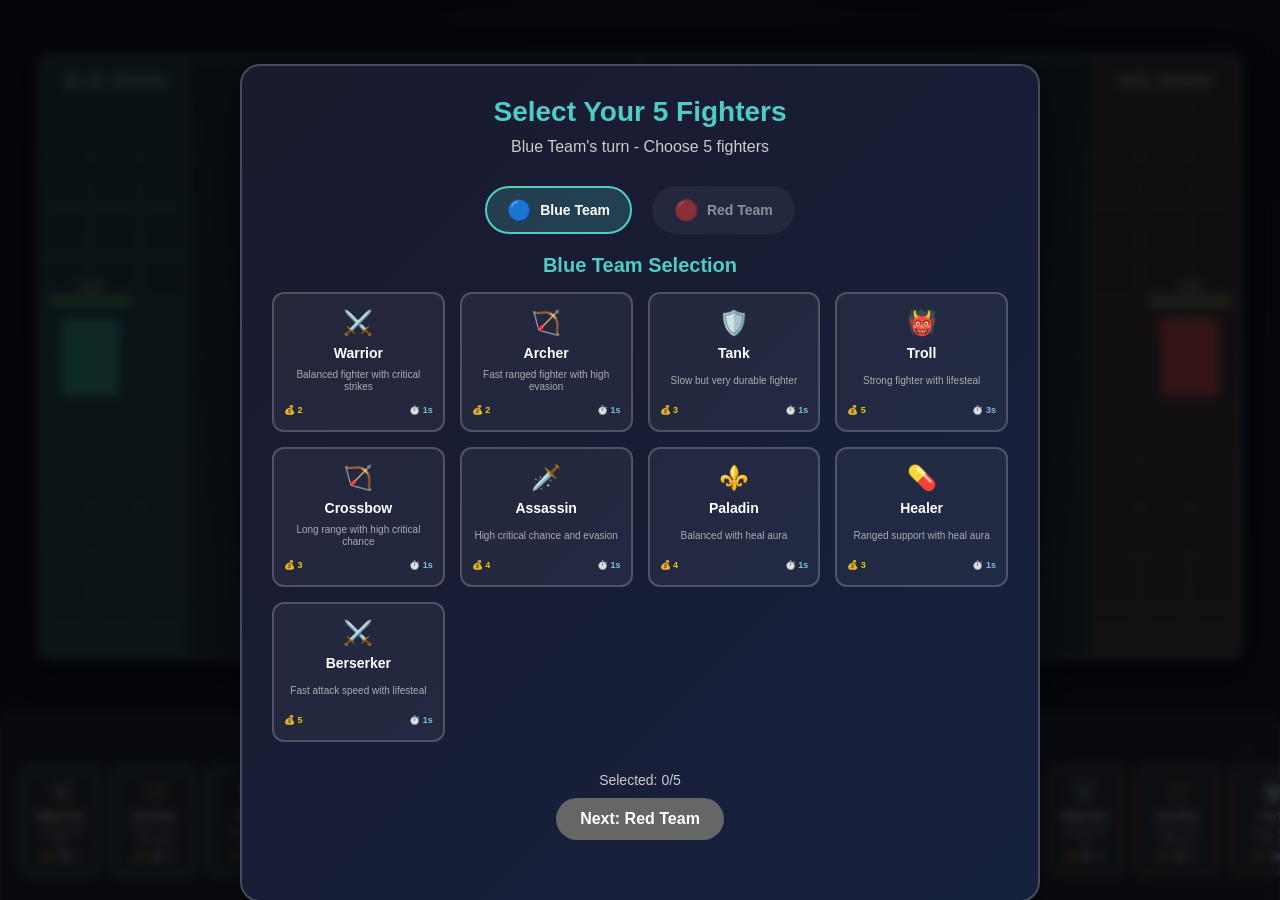
==== index.html @ 2ef25d92 "first push" ====
<!DOCTYPE html>
<html lang="en">

<head>
    <meta charset="UTF-8">
    <meta name="viewport" content="width=device-width, initial-scale=1.0">
    <title>2D Fighting Arena</title>
    <link rel="stylesheet" href="style.css">
</head>

<body>
    <div class="game-container">
        <div class="game-area">
            <canvas id="gameCanvas" width="1200" height="600"></canvas>
        </div>

        <div class="controls-panel">
            <div class="control-group">
                <h3>Blue Team</h3>
                <div class="fighter-buttons">
                    <button class="fighter-btn blue-team" data-side="blue" data-type="warrior">
                        <span class="fighter-icon">⚔️</span>
                        <span class="fighter-name">Warrior</span>
                        <span class="fighter-desc">Balanced (Q)</span>
                        <span class="fighter-stats">
                            <span class="cost">💰 2</span>
                            <span class="cooldown">⏱️ 1s</span>
                        </span>
                    </button>
                    <button class="fighter-btn blue-team" data-side="blue" data-type="archer">
                        <span class="fighter-icon">🏹</span>
                        <span class="fighter-name">Archer</span>
                        <span class="fighter-desc">Fast, Low HP (W)</span>
                        <span class="fighter-stats">
                            <span class="cost">💰 2</span>
                            <span class="cooldown">⏱️ 1s</span>
                        </span>
                    </button>
                    <button class="fighter-btn blue-team" data-side="blue" data-type="tank">
                        <span class="fighter-icon">🛡️</span>
                        <span class="fighter-name">Tank</span>
                        <span class="fighter-desc">Slow, High HP (E)</span>
                        <span class="fighter-stats">
                            <span class="cost">💰 3</span>
                            <span class="cooldown">⏱️ 1s</span>
                        </span>
                    </button>
                    <button class="fighter-btn blue-team" data-side="blue" data-type="troll">
                        <span class="fighter-icon">👹</span>
                        <span class="fighter-name">Troll</span>
                        <span class="fighter-desc">Strong, Fast (A)</span>
                        <span class="fighter-stats">
                            <span class="cost">💰 5</span>
                            <span class="cooldown">⏱️ 3s</span>
                        </span>
                    </button>

                    <button class="fighter-btn blue-team" data-side="blue" data-type="crossbow">
                        <span class="fighter-icon">🏹</span>
                        <span class="fighter-name">Crossbow</span>
                        <span class="fighter-desc">Long Range (S)</span>
                        <span class="fighter-stats">
                            <span class="cost">💰 3</span>
                            <span class="cooldown">⏱️ 1s</span>
                        </span>
                    </button>
                    <button class="fighter-btn blue-team" data-side="blue" data-type="assassin">
                        <span class="fighter-icon">🗡️</span>
                        <span class="fighter-name">Assassin</span>
                        <span class="fighter-desc">High Crit, Evasion</span>
                        <span class="fighter-stats">
                            <span class="cost">💰 4</span>
                            <span class="cooldown">⏱️ 1s</span>
                        </span>
                    </button>
                    <button class="fighter-btn blue-team" data-side="blue" data-type="paladin">
                        <span class="fighter-icon">⚜️</span>
                        <span class="fighter-name">Paladin</span>
                        <span class="fighter-desc">Balanced, Heal Aura</span>
                        <span class="fighter-stats">
                            <span class="cost">💰 4</span>
                            <span class="cooldown">⏱️ 1s</span>
                        </span>
                    </button>
                    <button class="fighter-btn blue-team" data-side="blue" data-type="healer">
                        <span class="fighter-icon">💊</span>
                        <span class="fighter-name">Healer</span>
                        <span class="fighter-desc">Ranged, Heal Aura</span>
                        <span class="fighter-stats">
                            <span class="cost">💰 3</span>
                            <span class="cooldown">⏱️ 1s</span>
                        </span>
                    </button>
                    <button class="fighter-btn blue-team" data-side="blue" data-type="berserker">
                        <span class="fighter-icon">⚔️</span>
                        <span class="fighter-name">Berserker</span>
                        <span class="fighter-desc">Fast Attack, Lifesteal</span>
                        <span class="fighter-stats">
                            <span class="cost">💰 5</span>
                            <span class="cooldown">⏱️ 1s</span>
                        </span>
                    </button>
                </div>
            </div>

            <div class="team-info">
                <div class="team blue-team">
                    <h4>Blue Team</h4>
                    <div class="team-stats">
                        <span>Fighters: <span id="blue-count">0</span>/30</span>
                        <span>Gold: <span id="blue-gold">0</span> 💰</span>
                        <span id="blue-streak"></span>
                    </div>
                </div>
                <div class="team red-team">
                    <h4>Red Team</h4>
                    <div class="team-stats">
                        <span>Fighters: <span id="red-count">0</span>/30</span>
                        <span>Gold: <span id="red-gold">0</span> 💰</span>
                        <span id="red-streak"></span>
                    </div>
                </div>
            </div>

            <div class="control-group">
                <h3>Red Team</h3>
                <div class="fighter-buttons">
                    <button class="fighter-btn red-team" data-side="red" data-type="warrior">
                        <span class="fighter-icon">⚔️</span>
                        <span class="fighter-name">Warrior</span>
                        <span class="fighter-desc">Balanced (I)</span>
                        <span class="fighter-stats">
                            <span class="cost">💰 2</span>
                            <span class="cooldown">⏱️ 1s</span>
                        </span>
                    </button>
                    <button class="fighter-btn red-team" data-side="red" data-type="archer">
                        <span class="fighter-icon">🏹</span>
                        <span class="fighter-name">Archer</span>
                        <span class="fighter-desc">Fast, Low HP (O)</span>
                        <span class="fighter-stats">
                            <span class="cost">💰 2</span>
                            <span class="cooldown">⏱️ 1s</span>
                        </span>
                    </button>
                    <button class="fighter-btn red-team" data-side="red" data-type="tank">
                        <span class="fighter-icon">🛡️</span>
                        <span class="fighter-name">Tank</span>
                        <span class="fighter-desc">Slow, High HP (P)</span>
                        <span class="fighter-stats">
                            <span class="cost">💰 3</span>
                            <span class="cooldown">⏱️ 1s</span>
                        </span>
                    </button>
                    <button class="fighter-btn red-team" data-side="red" data-type="troll">
                        <span class="fighter-icon">👹</span>
                        <span class="fighter-name">Troll</span>
                        <span class="fighter-desc">Strong, Fast (K)</span>
                        <span class="fighter-stats">
                            <span class="cost">💰 5</span>
                            <span class="cooldown">⏱️ 3s</span>
                        </span>
                    </button>
                    <button class="fighter-btn red-team" data-side="red" data-type="crossbow">
                        <span class="fighter-icon">🏹</span>
                        <span class="fighter-name">Crossbow</span>
                        <span class="fighter-desc">Long Range (L)</span>
                        <span class="fighter-stats">
                            <span class="cost">💰 3</span>
                            <span class="cooldown">⏱️ 1s</span>
                        </span>
                    </button>
                    <button class="fighter-btn red-team" data-side="red" data-type="assassin">
                        <span class="fighter-icon">🗡️</span>
                        <span class="fighter-name">Assassin</span>
                        <span class="fighter-desc">High Crit, Evasion</span>
                        <span class="fighter-stats">
                            <span class="cost">💰 4</span>
                            <span class="cooldown">⏱️ 1s</span>
                        </span>
                    </button>
                    <button class="fighter-btn red-team" data-side="red" data-type="paladin">
                        <span class="fighter-icon">⚜️</span>
                        <span class="fighter-name">Paladin</span>
                        <span class="fighter-desc">Balanced, Heal Aura</span>
                        <span class="fighter-stats">
                            <span class="cost">💰 4</span>
                            <span class="cooldown">⏱️ 1s</span>
                        </span>
                    </button>
                    <button class="fighter-btn red-team" data-side="red" data-type="healer">
                        <span class="fighter-icon">💊</span>
                        <span class="fighter-name">Healer</span>
                        <span class="fighter-desc">Ranged, Heal Aura</span>
                        <span class="fighter-stats">
                            <span class="cost">💰 3</span>
                            <span class="cooldown">⏱️ 1s</span>
                        </span>
                    </button>
                    <button class="fighter-btn red-team" data-side="red" data-type="berserker">
                        <span class="fighter-icon">⚔️</span>
                        <span class="fighter-name">Berserker</span>
                        <span class="fighter-desc">Fast Attack, Lifesteal</span>
                        <span class="fighter-stats">
                            <span class="cost">💰 5</span>
                            <span class="cooldown">⏱️ 1s</span>
                        </span>
                    </button>
                </div>
            </div>
        </div>
    </div>

    <!-- Fighter Selection Modal -->
    <div id="fighter-selection-modal" class="modal">
        <div class="modal-content">
            <h2>Select Your 5 Fighters</h2>
            <p id="selection-instruction">Blue Team's turn - Choose 5 fighters</p>

            <!-- Turn indicator -->
            <div class="turn-indicator">
                <div class="turn-step blue-turn active" id="blue-turn-indicator">
                    <span class="turn-icon">🔵</span>
                    <span class="turn-text">Blue Team</span>
                </div>
                <div class="turn-step red-turn" id="red-turn-indicator">
                    <span class="turn-icon">🔴</span>
                    <span class="turn-text">Red Team</span>
                </div>
            </div>

            <!-- Blue Team Selection -->
            <div class="team-selection active" id="blue-team-selection">
                <h3>Blue Team Selection</h3>
                <div class="fighter-grid" id="blue-fighter-grid">
                    <!-- Fighter options will be populated by JavaScript -->
                </div>
                <div class="selection-status" id="blue-selection-status">Selected: 0/5</div>
                <button id="blue-next-btn" class="next-btn" disabled>Next: Red Team</button>
            </div>

            <!-- Red Team Selection -->
            <div class="team-selection" id="red-team-selection">
                <h3>Red Team Selection</h3>
                <div class="fighter-grid" id="red-fighter-grid">
                    <!-- Fighter options will be populated by JavaScript -->
                </div>
                <div class="selection-status" id="red-selection-status">Selected: 0/5</div>
                <div class="selection-buttons">
                    <button id="red-back-btn" class="back-btn">Back: Blue Team</button>
                    <button id="start-battle-btn" class="start-battle-btn" disabled>Start Battle</button>
                </div>
            </div>
        </div>
    </div>

    <script src="game.js"></script>
</body>

</html>
---- style.css ----
* {
    margin: 0;
    padding: 0;
    box-sizing: border-box;
}

body {
    font-family: 'Arial', sans-serif;
    background: linear-gradient(135deg, #1a1a2e, #16213e);
    color: #ffffff;
    min-height: 100vh;
    display: flex;
    flex-direction: column;
    overflow: hidden;
}

.game-container {
    display: flex;
    flex-direction: column;
    height: 100vh;
    width: 100%;
}

.game-area {
    flex: 1;
    display: flex;
    justify-content: center;
    align-items: center;
    padding: 10px;
}

#gameCanvas {
    border: 3px solid rgba(255, 255, 255, 0.3);
    border-radius: 15px;
    background: linear-gradient(to bottom, #2c3e50, #34495e);
    box-shadow: 0 10px 30px rgba(0, 0, 0, 0.5);
    max-width: 100%;
    max-height: 100%;
}

.controls-panel {
    background: rgba(255, 255, 255, 0.1);
    backdrop-filter: blur(10px);
    border-radius: 15px 15px 0 0;
    padding: 20px;
    border: 1px solid rgba(255, 255, 255, 0.2);
    border-bottom: none;
    display: flex;
    justify-content: space-between;
    align-items: center;
    gap: 20px;
    min-height: 120px;
}

.control-group {
    display: flex;
    flex-direction: column;
    align-items: center;
}

.control-group h3 {
    margin-bottom: 10px;
    color: #e0e0e0;
    font-size: 16px;
}

.fighter-buttons {
    display: flex;
    gap: 10px;
}

.fighter-btn {
    display: flex;
    flex-direction: column;
    align-items: center;
    padding: 12px 15px;
    border: 2px solid transparent;
    border-radius: 10px;
    background: rgba(255, 255, 255, 0.1);
    color: #ffffff;
    font-size: 12px;
    cursor: pointer;
    transition: all 0.3s ease;
    text-align: center;
    min-width: 80px;
}

.fighter-btn:hover {
    background: rgba(255, 255, 255, 0.2);
    transform: translateY(-2px);
    box-shadow: 0 5px 15px rgba(0, 0, 0, 0.3);
}

.fighter-btn:active {
    transform: translateY(0);
}

.fighter-btn.blue-team:hover {
    border-color: #4ecdc4;
    box-shadow: 0 5px 15px rgba(78, 205, 196, 0.3);
}

.fighter-btn.red-team:hover {
    border-color: #ff6b6b;
    box-shadow: 0 5px 15px rgba(255, 107, 107, 0.3);
}

.fighter-icon {
    font-size: 20px;
    margin-bottom: 3px;
}

.fighter-name {
    font-weight: bold;
    font-size: 14px;
    margin-bottom: 2px;
}

.fighter-desc {
    font-size: 10px;
    opacity: 0.8;
}

.fighter-stats {
    display: flex;
    justify-content: space-between;
    align-items: center;
    margin-top: 3px;
    font-size: 9px;
    opacity: 0.9;
}

.fighter-stats .cost {
    color: #ffd700;
    font-weight: bold;
}

.fighter-stats .cooldown {
    color: #87ceeb;
    font-weight: bold;
}

.team-info {
    display: flex;
    flex-direction: column;
    gap: 10px;
    min-width: 120px;
}

.team {
    text-align: center;
    padding: 8px 12px;
    border-radius: 8px;
    background: rgba(255, 255, 255, 0.05);
}

.team h4 {
    margin-bottom: 5px;
    font-size: 12px;
}

.team-stats {
    display: flex;
    flex-direction: column;
    gap: 2px;
    font-size: 11px;
}

.team-stats span {
    display: flex;
    justify-content: space-between;
    align-items: center;
}

.blue-team {
    border: 2px solid #4ecdc4;
}

.red-team {
    border: 2px solid #ff6b6b;
}

.blue-team h4 {
    color: #4ecdc4;
}

.red-team h4 {
    color: #ff6b6b;
}

@media (max-width: 768px) {
    .controls-panel {
        flex-direction: column;
        gap: 15px;
        min-height: auto;
        padding: 15px;
    }

    .fighter-buttons {
        flex-wrap: wrap;
        justify-content: center;
    }

    .team-info {
        flex-direction: row;
        min-width: auto;
    }

    #gameCanvas {
        width: 100%;
        height: auto;
    }
}

@keyframes comebackFloat {
    0% {
        opacity: 0;
        transform: translateY(0) scale(0.8);
    }

    20% {
        opacity: 1;
        transform: translateY(-20px) scale(1.2);
    }

    100% {
        opacity: 0;
        transform: translateY(-60px) scale(1);
    }
}

@keyframes baseAttack {
    0% {
        opacity: 1;
        transform: scale(0.5);
        box-shadow: 0 0 20px currentColor;
    }

    50% {
        opacity: 0.8;
        transform: scale(2);
        box-shadow: 0 0 40px currentColor;
    }

    100% {
        opacity: 0;
        transform: scale(3);
        box-shadow: 0 0 60px currentColor;
    }
}

@keyframes criticalHit {
    0% {
        opacity: 1;
        transform: translateY(0) scale(1);
    }

    50% {
        opacity: 1;
        transform: translateY(-20px) scale(1.5);
    }

    100% {
        opacity: 0;
        transform: translateY(-40px) scale(1);
    }
}

@keyframes evasion {
    0% {
        opacity: 1;
        transform: translateY(0) scale(1);
    }

    50% {
        opacity: 1;
        transform: translateY(-15px) scale(1.2);
    }

    100% {
        opacity: 0;
        transform: translateY(-30px) scale(1);
    }
}

@keyframes healFloat {
    0% {
        opacity: 1;
        transform: translateY(0) scale(1);
    }

    50% {
        opacity: 1;
        transform: translateY(-20px) scale(1.1);
    }

    100% {
        opacity: 0;
        transform: translateY(-40px) scale(1);
    }
}

/* Fighter Selection Modal Styles */
.modal {
    display: none;
    position: fixed;
    z-index: 1000;
    left: 0;
    top: 0;
    width: 100%;
    height: 100%;
    background-color: rgba(0, 0, 0, 0.8);
    backdrop-filter: blur(5px);
}

.modal-content {
    background: linear-gradient(135deg, #1a1a2e, #16213e);
    margin: 5% auto;
    padding: 30px;
    border: 2px solid rgba(255, 255, 255, 0.2);
    border-radius: 20px;
    width: 90%;
    max-width: 800px;
    color: #ffffff;
    box-shadow: 0 20px 40px rgba(0, 0, 0, 0.5);
}

.modal-content h2 {
    text-align: center;
    margin-bottom: 10px;
    color: #4ecdc4;
    font-size: 28px;
}

.modal-content p {
    text-align: center;
    margin-bottom: 30px;
    color: #cccccc;
    font-size: 16px;
}

.team-selection {
    margin-bottom: 30px;
}

.team-selection h3 {
    color: #4ecdc4;
    margin-bottom: 15px;
    font-size: 20px;
    text-align: center;
}

.fighter-grid {
    display: grid;
    grid-template-columns: repeat(3, 1fr);
    gap: 15px;
    margin-bottom: 20px;
    width: 100%;
}

/* Larger screens - show more columns */
@media (min-width: 1200px) {
    .fighter-grid {
        grid-template-columns: repeat(4, 1fr);
    }
}

/* Medium screens - show 3 columns */
@media (max-width: 1199px) and (min-width: 768px) {
    .fighter-grid {
        grid-template-columns: repeat(3, 1fr);
    }
}

.fighter-option {
    display: flex;
    flex-direction: column;
    align-items: center;
    padding: 15px 10px;
    border: 2px solid rgba(255, 255, 255, 0.2);
    border-radius: 12px;
    background: rgba(255, 255, 255, 0.05);
    cursor: pointer;
    transition: all 0.3s ease;
    text-align: center;
    position: relative;
    min-height: 140px;
    justify-content: space-between;
}

.fighter-option:hover {
    background: rgba(255, 255, 255, 0.1);
    border-color: rgba(255, 255, 255, 0.4);
    transform: translateY(-2px);
}

.fighter-option.selected {
    border-color: #4ecdc4;
    background: rgba(78, 205, 196, 0.1);
    box-shadow: 0 0 15px rgba(78, 205, 196, 0.3);
}

.fighter-option.disabled {
    opacity: 0.5;
    cursor: not-allowed;
    background: rgba(255, 0, 0, 0.1);
    border-color: rgba(255, 0, 0, 0.3);
}

.fighter-option .fighter-icon {
    font-size: 24px;
    margin-bottom: 8px;
}

.fighter-option .fighter-name {
    font-weight: bold;
    margin-bottom: 5px;
    font-size: 14px;
}

.fighter-option .fighter-desc {
    font-size: 10px;
    color: #cccccc;
    line-height: 1.2;
    margin-bottom: 5px;
    flex-grow: 1;
    display: flex;
    align-items: center;
}

.fighter-option .fighter-stats {
    display: flex;
    justify-content: space-between;
    align-items: center;
    margin-top: 5px;
    font-size: 9px;
    width: 100%;
    gap: 5px;
}

.fighter-option .fighter-stats .cost {
    color: #ffd700;
    font-weight: bold;
}

.fighter-option .fighter-stats .cooldown {
    color: #87ceeb;
    font-weight: bold;
}

/* Turn indicator styles */
.turn-indicator {
    display: flex;
    justify-content: center;
    gap: 20px;
    margin: 20px 0;
}

.turn-step {
    display: flex;
    align-items: center;
    gap: 8px;
    padding: 10px 20px;
    border-radius: 25px;
    background: rgba(255, 255, 255, 0.1);
    border: 2px solid transparent;
    transition: all 0.3s ease;
    opacity: 0.5;
}

.turn-step.active {
    opacity: 1;
    border-color: #4ecdc4;
    background: rgba(78, 205, 196, 0.2);
}

.turn-step.blue-turn.active {
    border-color: #4ecdc4;
    background: rgba(78, 205, 196, 0.2);
}

.turn-step.red-turn.active {
    border-color: #ff6b6b;
    background: rgba(255, 107, 107, 0.2);
}

.turn-icon {
    font-size: 20px;
}

.turn-text {
    font-weight: bold;
    font-size: 14px;
}

/* Team selection styles */
.team-selection {
    display: none;
    flex-direction: column;
    align-items: center;
    margin-bottom: 30px;
}

.team-selection.active {
    display: flex;
}

.selection-buttons {
    display: flex;
    gap: 15px;
    margin-top: 20px;
}

.next-btn,
.back-btn {
    padding: 12px 24px;
    border: none;
    border-radius: 25px;
    font-size: 16px;
    font-weight: bold;
    cursor: pointer;
    transition: all 0.3s ease;
}

.next-btn {
    background: linear-gradient(45deg, #4ecdc4, #44a08d);
    color: white;
}

.next-btn:hover:not(:disabled) {
    transform: translateY(-2px);
    box-shadow: 0 5px 15px rgba(78, 205, 196, 0.3);
}

.next-btn:disabled {
    background: #666666;
    cursor: not-allowed;
    transform: none;
    box-shadow: none;
}

.back-btn {
    background: linear-gradient(45deg, #ff6b6b, #ee5a52);
    color: white;
}

.back-btn:hover {
    transform: translateY(-2px);
    box-shadow: 0 5px 15px rgba(255, 107, 107, 0.3);
}

.fighter-option .selection-number {
    position: absolute;
    top: -5px;
    right: -5px;
    width: 20px;
    height: 20px;
    background: #4ecdc4;
    color: white;
    border-radius: 50%;
    display: flex;
    align-items: center;
    justify-content: center;
    font-size: 12px;
    font-weight: bold;
    border: 2px solid #333;
    display: none;
}

.fighter-option.selected .selection-number {
    display: flex;
}

.selection-status {
    text-align: center;
    margin: 10px 0;
    font-size: 14px;
    color: #cccccc;
}

.start-battle-btn {
    display: block;
    margin: 20px auto 0;
    padding: 15px 30px;
    background: linear-gradient(45deg, #4ecdc4, #44a08d);
    color: white;
    border: none;
    border-radius: 25px;
    font-size: 18px;
    font-weight: bold;
    cursor: pointer;
    transition: all 0.3s ease;
    box-shadow: 0 5px 15px rgba(78, 205, 196, 0.3);
}

.start-battle-btn:hover:not(:disabled) {
    transform: translateY(-2px);
    box-shadow: 0 8px 20px rgba(78, 205, 196, 0.4);
}

.start-battle-btn:disabled {
    background: #666666;
    cursor: not-allowed;
    box-shadow: none;
}

/* Responsive design for modal */
@media (max-width: 768px) {
    .modal-content {
        margin: 10% auto;
        padding: 20px;
        width: 95%;
    }

    .turn-indicator {
        flex-direction: column;
        gap: 10px;
    }

    .turn-step {
        padding: 8px 16px;
    }

    .fighter-grid {
        grid-template-columns: repeat(2, 1fr);
        gap: 10px;
    }

    .fighter-option {
        padding: 10px 8px;
        min-height: 120px;
    }

    .fighter-option .fighter-icon {
        font-size: 20px;
    }

    .fighter-option .fighter-name {
        font-size: 12px;
    }

    .fighter-option .fighter-desc {
        font-size: 10px;
    }

    .selection-buttons {
        flex-direction: column;
        gap: 10px;
    }

    .next-btn,
    .back-btn {
        padding: 10px 20px;
        font-size: 14px;
    }
}

/* Very small screens */
@media (max-width: 480px) {
    .fighter-grid {
        grid-template-columns: repeat(1, 1fr);
        gap: 8px;
    }

    .fighter-option {
        padding: 8px 6px;
        min-height: 100px;
    }

    .fighter-option .fighter-icon {
        font-size: 18px;
    }

    .fighter-option .fighter-name {
        font-size: 11px;
    }

    .fighter-option .fighter-desc {
        font-size: 9px;
    }

    .fighter-option .fighter-stats {
        font-size: 8px;
    }
}
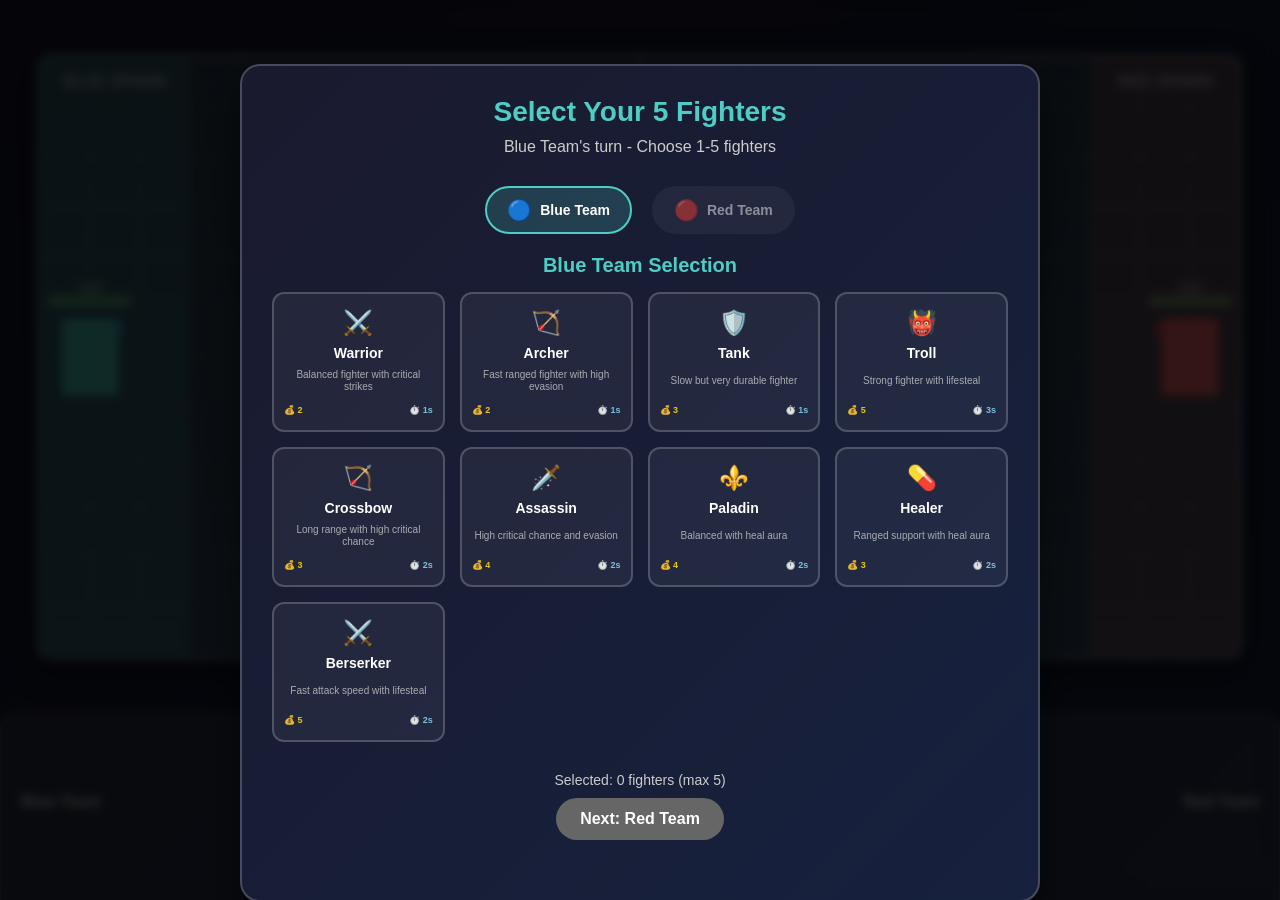
==== commit 866a7ea9: "remove unncessary code" ====
--- a/index.html
+++ b/index.html
@@ -18,88 +18,6 @@
             <div class="control-group">
                 <h3>Blue Team</h3>
                 <div class="fighter-buttons">
-                    <button class="fighter-btn blue-team" data-side="blue" data-type="warrior">
-                        <span class="fighter-icon">⚔️</span>
-                        <span class="fighter-name">Warrior</span>
-                        <span class="fighter-desc">Balanced (Q)</span>
-                        <span class="fighter-stats">
-                            <span class="cost">💰 2</span>
-                            <span class="cooldown">⏱️ 1s</span>
-                        </span>
-                    </button>
-                    <button class="fighter-btn blue-team" data-side="blue" data-type="archer">
-                        <span class="fighter-icon">🏹</span>
-                        <span class="fighter-name">Archer</span>
-                        <span class="fighter-desc">Fast, Low HP (W)</span>
-                        <span class="fighter-stats">
-                            <span class="cost">💰 2</span>
-                            <span class="cooldown">⏱️ 1s</span>
-                        </span>
-                    </button>
-                    <button class="fighter-btn blue-team" data-side="blue" data-type="tank">
-                        <span class="fighter-icon">🛡️</span>
-                        <span class="fighter-name">Tank</span>
-                        <span class="fighter-desc">Slow, High HP (E)</span>
-                        <span class="fighter-stats">
-                            <span class="cost">💰 3</span>
-                            <span class="cooldown">⏱️ 1s</span>
-                        </span>
-                    </button>
-                    <button class="fighter-btn blue-team" data-side="blue" data-type="troll">
-                        <span class="fighter-icon">👹</span>
-                        <span class="fighter-name">Troll</span>
-                        <span class="fighter-desc">Strong, Fast (A)</span>
-                        <span class="fighter-stats">
-                            <span class="cost">💰 5</span>
-                            <span class="cooldown">⏱️ 3s</span>
-                        </span>
-                    </button>
-
-                    <button class="fighter-btn blue-team" data-side="blue" data-type="crossbow">
-                        <span class="fighter-icon">🏹</span>
-                        <span class="fighter-name">Crossbow</span>
-                        <span class="fighter-desc">Long Range (S)</span>
-                        <span class="fighter-stats">
-                            <span class="cost">💰 3</span>
-                            <span class="cooldown">⏱️ 1s</span>
-                        </span>
-                    </button>
-                    <button class="fighter-btn blue-team" data-side="blue" data-type="assassin">
-                        <span class="fighter-icon">🗡️</span>
-                        <span class="fighter-name">Assassin</span>
-                        <span class="fighter-desc">High Crit, Evasion</span>
-                        <span class="fighter-stats">
-                            <span class="cost">💰 4</span>
-                            <span class="cooldown">⏱️ 1s</span>
-                        </span>
-                    </button>
-                    <button class="fighter-btn blue-team" data-side="blue" data-type="paladin">
-                        <span class="fighter-icon">⚜️</span>
-                        <span class="fighter-name">Paladin</span>
-                        <span class="fighter-desc">Balanced, Heal Aura</span>
-                        <span class="fighter-stats">
-                            <span class="cost">💰 4</span>
-                            <span class="cooldown">⏱️ 1s</span>
-                        </span>
-                    </button>
-                    <button class="fighter-btn blue-team" data-side="blue" data-type="healer">
-                        <span class="fighter-icon">💊</span>
-                        <span class="fighter-name">Healer</span>
-                        <span class="fighter-desc">Ranged, Heal Aura</span>
-                        <span class="fighter-stats">
-                            <span class="cost">💰 3</span>
-                            <span class="cooldown">⏱️ 1s</span>
-                        </span>
-                    </button>
-                    <button class="fighter-btn blue-team" data-side="blue" data-type="berserker">
-                        <span class="fighter-icon">⚔️</span>
-                        <span class="fighter-name">Berserker</span>
-                        <span class="fighter-desc">Fast Attack, Lifesteal</span>
-                        <span class="fighter-stats">
-                            <span class="cost">💰 5</span>
-                            <span class="cooldown">⏱️ 1s</span>
-                        </span>
-                    </button>
                 </div>
             </div>
 
@@ -125,87 +43,6 @@
             <div class="control-group">
                 <h3>Red Team</h3>
                 <div class="fighter-buttons">
-                    <button class="fighter-btn red-team" data-side="red" data-type="warrior">
-                        <span class="fighter-icon">⚔️</span>
-                        <span class="fighter-name">Warrior</span>
-                        <span class="fighter-desc">Balanced (I)</span>
-                        <span class="fighter-stats">
-                            <span class="cost">💰 2</span>
-                            <span class="cooldown">⏱️ 1s</span>
-                        </span>
-                    </button>
-                    <button class="fighter-btn red-team" data-side="red" data-type="archer">
-                        <span class="fighter-icon">🏹</span>
-                        <span class="fighter-name">Archer</span>
-                        <span class="fighter-desc">Fast, Low HP (O)</span>
-                        <span class="fighter-stats">
-                            <span class="cost">💰 2</span>
-                            <span class="cooldown">⏱️ 1s</span>
-                        </span>
-                    </button>
-                    <button class="fighter-btn red-team" data-side="red" data-type="tank">
-                        <span class="fighter-icon">🛡️</span>
-                        <span class="fighter-name">Tank</span>
-                        <span class="fighter-desc">Slow, High HP (P)</span>
-                        <span class="fighter-stats">
-                            <span class="cost">💰 3</span>
-                            <span class="cooldown">⏱️ 1s</span>
-                        </span>
-                    </button>
-                    <button class="fighter-btn red-team" data-side="red" data-type="troll">
-                        <span class="fighter-icon">👹</span>
-                        <span class="fighter-name">Troll</span>
-                        <span class="fighter-desc">Strong, Fast (K)</span>
-                        <span class="fighter-stats">
-                            <span class="cost">💰 5</span>
-                            <span class="cooldown">⏱️ 3s</span>
-                        </span>
-                    </button>
-                    <button class="fighter-btn red-team" data-side="red" data-type="crossbow">
-                        <span class="fighter-icon">🏹</span>
-                        <span class="fighter-name">Crossbow</span>
-                        <span class="fighter-desc">Long Range (L)</span>
-                        <span class="fighter-stats">
-                            <span class="cost">💰 3</span>
-                            <span class="cooldown">⏱️ 1s</span>
-                        </span>
-                    </button>
-                    <button class="fighter-btn red-team" data-side="red" data-type="assassin">
-                        <span class="fighter-icon">🗡️</span>
-                        <span class="fighter-name">Assassin</span>
-                        <span class="fighter-desc">High Crit, Evasion</span>
-                        <span class="fighter-stats">
-                            <span class="cost">💰 4</span>
-                            <span class="cooldown">⏱️ 1s</span>
-                        </span>
-                    </button>
-                    <button class="fighter-btn red-team" data-side="red" data-type="paladin">
-                        <span class="fighter-icon">⚜️</span>
-                        <span class="fighter-name">Paladin</span>
-                        <span class="fighter-desc">Balanced, Heal Aura</span>
-                        <span class="fighter-stats">
-                            <span class="cost">💰 4</span>
-                            <span class="cooldown">⏱️ 1s</span>
-                        </span>
-                    </button>
-                    <button class="fighter-btn red-team" data-side="red" data-type="healer">
-                        <span class="fighter-icon">💊</span>
-                        <span class="fighter-name">Healer</span>
-                        <span class="fighter-desc">Ranged, Heal Aura</span>
-                        <span class="fighter-stats">
-                            <span class="cost">💰 3</span>
-                            <span class="cooldown">⏱️ 1s</span>
-                        </span>
-                    </button>
-                    <button class="fighter-btn red-team" data-side="red" data-type="berserker">
-                        <span class="fighter-icon">⚔️</span>
-                        <span class="fighter-name">Berserker</span>
-                        <span class="fighter-desc">Fast Attack, Lifesteal</span>
-                        <span class="fighter-stats">
-                            <span class="cost">💰 5</span>
-                            <span class="cooldown">⏱️ 1s</span>
-                        </span>
-                    </button>
                 </div>
             </div>
         </div>
--- a/style.css
+++ b/style.css
@@ -246,6 +246,23 @@
         opacity: 0;
         transform: scale(3);
         box-shadow: 0 0 60px currentColor;
+    }
+}
+
+@keyframes baseProjectile {
+    0% {
+        transform: scale(1);
+        box-shadow: 0 0 8px currentColor;
+    }
+
+    50% {
+        transform: scale(1.2);
+        box-shadow: 0 0 12px currentColor;
+    }
+
+    100% {
+        transform: scale(1);
+        box-shadow: 0 0 8px currentColor;
     }
 }
 
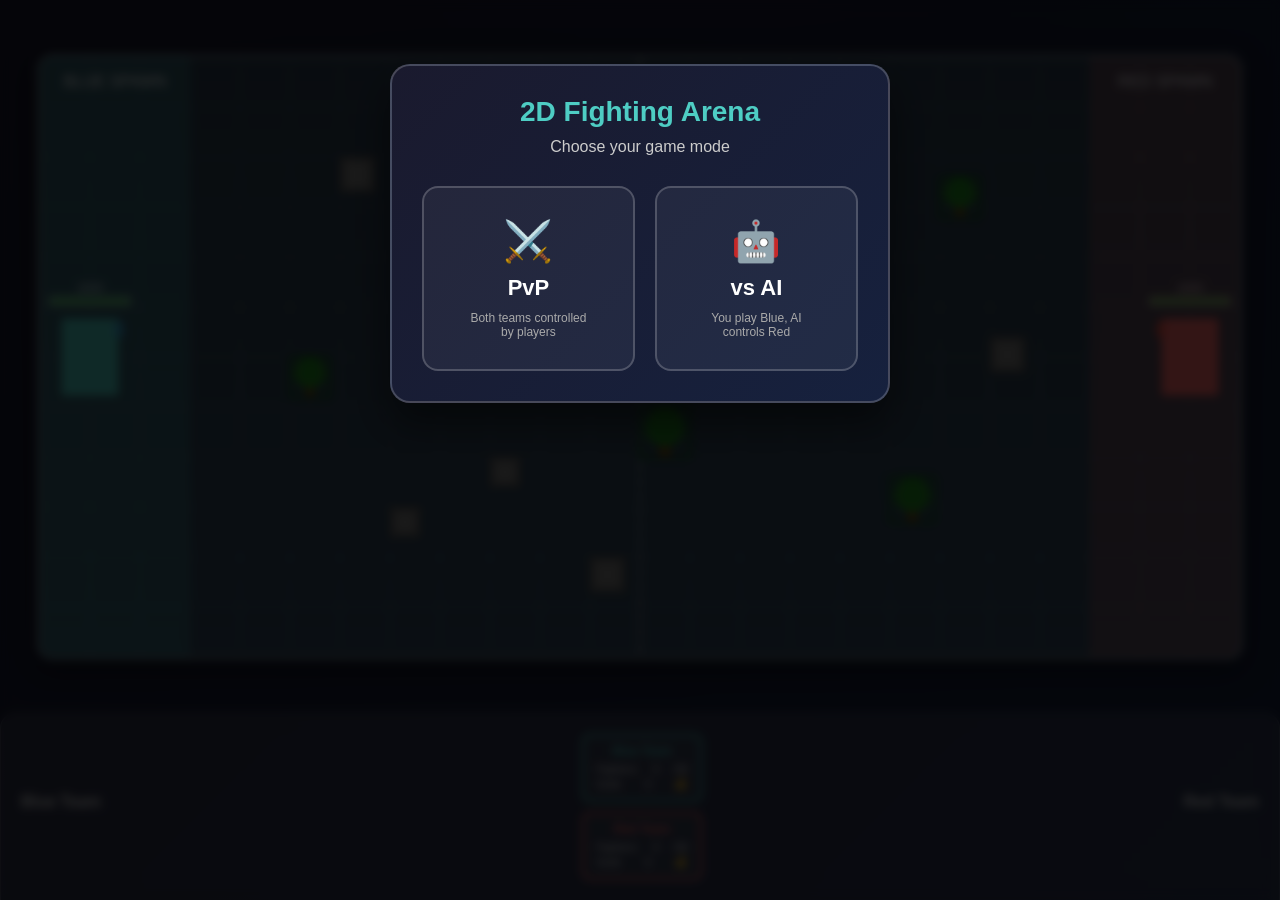
==== commit 0e9b5e50: "add AI" ====
--- a/index.html
+++ b/index.html
@@ -44,6 +44,26 @@
                 <h3>Red Team</h3>
                 <div class="fighter-buttons">
                 </div>
+            </div>
+        </div>
+    </div>
+
+    <!-- Mode Selection Modal -->
+    <div id="mode-selection-modal" class="modal" style="display:block;">
+        <div class="modal-content mode-modal-content">
+            <h2>2D Fighting Arena</h2>
+            <p>Choose your game mode</p>
+            <div class="mode-buttons">
+                <button class="mode-btn pvp-btn" onclick="window.game.selectGameMode('pvp')">
+                    <span class="mode-icon">⚔️</span>
+                    <span class="mode-title">PvP</span>
+                    <span class="mode-desc">Both teams controlled by players</span>
+                </button>
+                <button class="mode-btn ai-btn" onclick="window.game.selectGameMode('ai')">
+                    <span class="mode-icon">🤖</span>
+                    <span class="mode-title">vs AI</span>
+                    <span class="mode-desc">You play Blue, AI controls Red</span>
+                </button>
             </div>
         </div>
     </div>
--- a/style.css
+++ b/style.css
@@ -699,4 +699,88 @@
     .fighter-option .fighter-stats {
         font-size: 8px;
     }
+}
+
+/* Mode Selection Modal */
+.mode-modal-content {
+    text-align: center;
+    max-width: 500px;
+}
+
+.mode-buttons {
+    display: flex;
+    gap: 20px;
+    justify-content: center;
+    margin-top: 30px;
+}
+
+.mode-btn {
+    display: flex;
+    flex-direction: column;
+    align-items: center;
+    gap: 10px;
+    padding: 30px 40px;
+    border: 2px solid rgba(255, 255, 255, 0.2);
+    border-radius: 16px;
+    background: rgba(255, 255, 255, 0.05);
+    color: #ffffff;
+    cursor: pointer;
+    transition: all 0.3s ease;
+    min-width: 160px;
+}
+
+.mode-btn:hover {
+    transform: translateY(-4px);
+    box-shadow: 0 8px 24px rgba(0, 0, 0, 0.4);
+}
+
+.pvp-btn:hover {
+    border-color: #4ecdc4;
+    background: rgba(78, 205, 196, 0.1);
+}
+
+.ai-btn:hover {
+    border-color: #ff6b6b;
+    background: rgba(255, 107, 107, 0.1);
+}
+
+.mode-icon {
+    font-size: 40px;
+}
+
+.mode-title {
+    font-size: 22px;
+    font-weight: bold;
+}
+
+.mode-desc {
+    font-size: 12px;
+    color: #aaaaaa;
+    text-align: center;
+}
+
+.ai-panel {
+    display: flex;
+    flex-direction: column;
+    align-items: center;
+    justify-content: center;
+    gap: 6px;
+    padding: 10px 20px;
+    border: 2px solid #ff6b6b;
+    border-radius: 10px;
+    background: rgba(255, 107, 107, 0.1);
+    color: #ff6b6b;
+    font-weight: bold;
+    font-size: 13px;
+    min-width: 80px;
+}
+
+.ai-panel .ai-icon {
+    font-size: 22px;
+}
+
+.ai-panel .ai-strategy {
+    font-size: 10px;
+    color: #ffaaaa;
+    font-weight: normal;
 }
